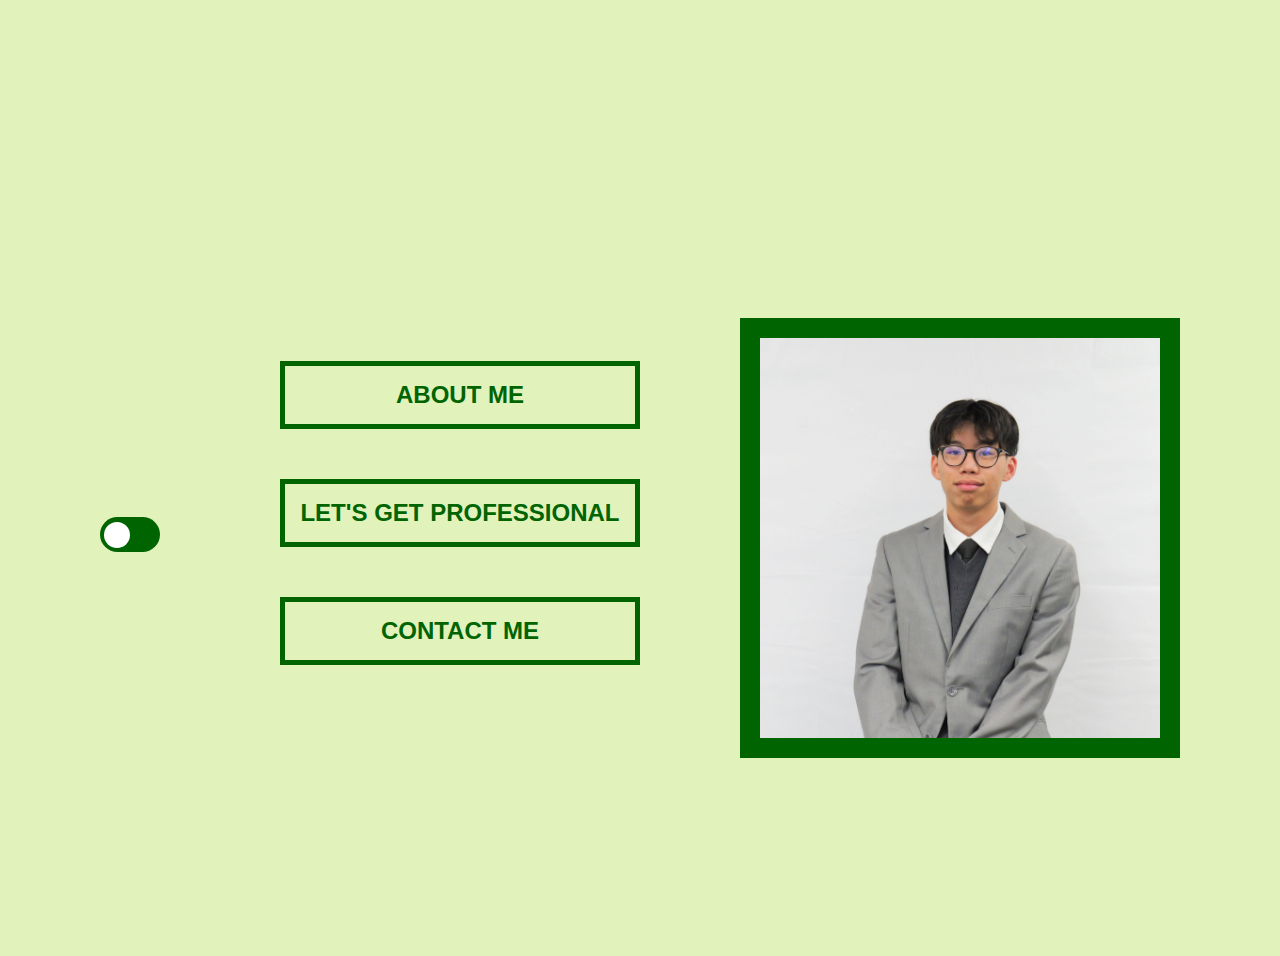
==== index.html @ 74f2ba4f "Import from HW 4" ====
<!DOCTYPE html>
<html lang="en">
    <head>
        <meta charset="utf-8">
        <meta name="title" content="Jung Tzen Liew's Page">
        <meta name="author" content="Jung Tzen Liew">
        <meta name="keywords" content="Resume, LinkedIn, GitHub, About Me, University of California San Diego">
        <link rel="stylesheet" type="text/css" href="styles/style.css" media="screen">
        <title>Jung Tzen Liew's HomePage</title>
        <style>
            body{
                background-color: var(--background-color);
                height: 100vh;
                padding: 20px;
                display: flex;
                flex-direction: column;
                align-items: center;
                justify-content: center;
            }

            header{
                text-align: center;
            }

            input[type="checkbox"]{
                display: none;
            }

        </style>
    </head>
    <body>
        <header id="homepage_header">
            <h1 class="homepage_header">JUNG TZEN LIEW</h1>
        </header>
        <main class="homepage">
            <div id="theme">
                <label for="theme_switcher">
                    <input type="checkbox" id="theme_switcher" onclick="themeButton()">
                    <span class="theme_switch"></span>
                </label>
            </div>
            
            <h2 class="homepage_nav">
                <a href="all_about_me.html" class="tab">ABOUT ME</a>
                <a href="documents.html" class="tab">LET'S GET PROFESSIONAL</a>
                <a href="contact.html" class="tab">CONTACT ME</a>
            </h2>

            <br>

            <picture class="portrait">
                <source srcset="/images/portrait/portrait.webp" type="image/webp" width="400" height="400">
                <source srcset="/images/portrait/portrait.jpeg" type="image/jpeg" width="400" height="400">
                <img src="/images/portrait/portrait.jpeg" alt="Missing image">
            </picture>
        </main>
        <script src="scripts/script.js"></script>
        <script src="scripts/theme.js"></script>
    </body>
</html>
---- styles/style.css ----
@import url(vars.css);

:root{
    font-family: 'Montserrat', sans-serif, Verdana, Geneva, Tahoma, sans-serif;
}

body{
    background-color: var(--background-color);
    height: 100dvh;
    padding: 20px;
}

/*HEADER*/

.header_container {
    position: relative;
    padding: 0 2rem;
    width: auto;
}

.navigation{
    width: 100%;
    height: 100px;
    margin: 0 auto;
    display: flex;
    align-items: center;
    justify-content: center;


}

#menu {
    list-style-type: none; 
    padding: 0; 
    margin: 0;
    display: flex;
    align-items: center; 
    justify-content:center;
    height: 100%;

    & li a{
        text-decoration: none; 
        padding: 10px 15px;
        margin: 20px;
        color: var(--primary-color);
        border: 5px solid var(--primary-color);
        font-size: large;
        text-align: center;
        font-weight: bold; 
        display: block; 
        transition: background-color 1s, color 0.5s;
        transition: transform .2s;
    }

    & li a:hover{
        background-color: var(--hover-background-color);
        color: white;
        -ms-transform: scale(1.25); 
        -webkit-transform: scale(1.25); 
        transform: scale(1.25); 
    }
    
    & li a.current_page{
        background-color: var(--primary-color);
        color: var(--form-and-about-me-text-color);
    }

}

#theme{
    display: none;
}

.theme_switch{
    background-color: darkgreen;
    position: relative;
    display: inline-block;
    width: 60px;
    height: 35px;
    border-radius: 35px;
}

.theme_switch:before {
    position: absolute;
    background-color: white;
    content: "";
    height: 26px;
    width: 26px;
    left: 4px;
    bottom: 4px;
    border-radius: 50%;
}

input:checked + .theme_switch:before {
    transform: translateX(26px);
    background-color: black;
}


input:checked + .theme_switch {
    background-color: var(--primary-color);
}

/* ================ 
        HOMEPAGE 
   ================ */
.homepage_header{
    color: var(--primary-color)
}

.homepage{
    display: flex;
    align-items: center;
    justify-content: space-between;

    & .tab{
        display: flex;
        max-width: 400px;
        justify-content: center;
        margin-left: 100px; margin-right: 80px; margin-bottom: 50px; padding: 15px;
        color: var(--primary-color);
        text-decoration: none;
        border: 5px solid var(--primary-color);
        font-size: x-large;
        text-align: center;
        font-weight: bold;
        transition: background-color 1s, color 0.5s;
        transition: transform .2s;
    }
    
    .tab:hover{
        /*background-color: white;*/
        background-color: var(--hover-background-color);
        color: white;
        -ms-transform: scale(1.25); 
        -webkit-transform: scale(1.25);
        transform: scale(1.25); 
    }
}

.portrait{
    margin: 20px;
    border: 20px solid var(--primary-color);
}

.portrait_index picture {
    display: block; 
    max-width: 100%;
    height: auto; 
    border: none;
}
  
#homepage_header h1{
    font-size: 3rem;
    color: var(--background-color);
    animation-name: example;
    animation-duration: 4s;
    animation-fill-mode: forwards;
}

@keyframes example {
    from {color: var(--background-color);}
    to {color: var(--primary-color);}
}

/* ================ 
    DOCUMENTS 
   ================ */

.professional{
    display: flex;
    align-items: center;
    justify-content: center;
}

.portrait img {
    display: block; 
    max-width: 100%;
    height: auto; 
    border: none; 
}

.summary_blurb{
    flex: 1;
    border: 10px solid var(--primary-color);
    color: var(--text-color);
    margin: 10px;
    border-radius: 15px;
    padding: 15px;
    max-width: 50%;
    height: 100%;
    text-align: center;
    align-items: center;
    justify-content: center;
}

.links {
    display: flex;
    flex: 1;
    justify-content: center;
    align-items: center; 
    flex-wrap: wrap; 
    margin: 20px;
}

.links a {
    margin: 30px; 
    text-align: center; 
    display: flex;
    justify-content: center; 
    align-items: center;
}


.resume_link{
    max-width: 400px;
    margin: 50px; padding: 15px;
    display: block;
    color: var(--primary-color);
    text-decoration: none;
    border: 5px solid var(--primary-color);
    border-radius: 15px;
    font-size: large;
    text-align: center;
    align-items: center;
    justify-content: center;
    font-weight: bold;
    transition: background-color 1s, color 0.5s;
}

.resume_link:hover{
    background-color: var(--hover-background-color);
    color: white;
    border: 5px solid darkgreen;
}

.links a{
    transition: transform .2s;
}
  
.links a:hover {
    -ms-transform: scale(1.25); 
    -webkit-transform: scale(1.25); 
    transform: scale(1.25); 
}

.education{
    display: flex;
    flex-direction: column;
    margin: auto;
    padding: 20px;
    font-size: x-large;
    align-items: center;
    justify-content: center; 
}

caption{
    color: var(--primary-color);
}

th,td{
    border: 5px solid var(--primary-color);
    text-align: center;
    padding: 5px;
    font-weight: bold;
    color: var(--text-color)
}

th{
    background-color: var(--secondary-color);
    color: white;
}

td:hover {
    background-color: var(--hover-background-color);
    color: white;
}

/* ================ 
        CONTACT 
   ================ */

.suggestions {
    border: none;
    border: 5px solid var(--secondary-color);
    background-color: var(--primary-color);
    padding: 20px;
    color: var(--form-text-color);
    max-width: 600px; 
    margin: 0 auto;
  }
  
  form {
    display: grid;
    grid-gap: 10px; 
    border: none;
  }

  fieldset{
    border: none;
  }
  
  input[type="text"], input[type="email"], textarea {
    width: 100%;
    padding: 12px 20px;
    margin: 8px 0;
    display: block; 
    border: 4px solid black;
    border-radius: 10px;
    box-sizing: border-box;
    text-align: center;
  }
  
  label {
    padding: 12px 20px; 
    display: block;
    text-align: center;
    font-weight: bolder;
    font-size: x-large;
    color: var(--form-and-about-me-text-color);
  }

  output {
    text-align: center;
    display: block;
  }
  
  button {
    display: block;
    border: none;
    border-radius: 10px;
    margin: 10px auto;
    padding: 15px;
    font-weight: bolder;
    font-size: larger;
    color: var(--form-and-about-me-text-color);
    background-color: var(--secondary-color);
    width: 50%;
    transition: transform .2s;
  }
  
  button:hover {
    -ms-transform: scale(1.25); 
    -webkit-transform: scale(1.25);
    transform: scale(1.25);
  }

  textarea {
    width: -webkit-fill-available;
    display: block;
  }

  input.valid, textarea.valid{
    border: 5px solid darkgreen;
  }

  input.invalid, textarea.invalid{
    border: 5px solid red;
  }

  #comments_info{
    font-weight: bold;
  }

  .orange-warning{
    color: orange;
  }

  .red-warning{
    color: red;
  }

  .no-warning{
    color: var(--form-and-about-me-text-color);
  }

  #name_error, #comments_error, #email_error{
    color: red;
    font-weight: bold;
    opacity: 0;
    visibility: hidden;
  }

  output.errorInactive {
    animation: fadeInandOut 3s ease forwards;
  }

  @keyframes fadeInandOut {
    0%, 100% {opacity: 0; visibility: hidden;}
    15%, 85% {opacity: 1; visibility: visible;}
  }

/* ================ 
    ABOUT ME 
   ================ */

   .about_me_top{
    display: flex;
    align-items: center;
    justify-content: space-between;
}

.all_about_me{
    flex: 1;
    margin: 20px;
    text-align: center;
    justify-content: flex-start;
}

.all_about_me strong{
    font-size: large;
}

.all_about_me p{
    background-color: var(--secondary-color);
    border-radius: 15px;
    padding: 10px;
    max-width: 350px;
    color: var(--form-and-about-me-text-color);
    text-align: center;
    display: block;
    margin: 20px auto;
    transition: transform .2s;
}

.all_about_me p:hover{
    -ms-transform: scale(1.1);
    -webkit-transform: scale(1.1); 
    transform: scale(1.1); 
}

.placeholder_pic {
    text-align: center;
    margin: 10px;
}

.placeholder_pic picture {
    display: block;
    margin: auto;
}

.placeholder_pic img {
    max-width: 100%;
    height: auto;
    border: none;
}

.my_current_music{
    display: flex;
    flex: 1;
    flex-direction: column;
    margin: 20px;
    text-align: center;
    align-items: center;
}

.top5{
    display: flex;
    flex-direction: column;
    align-items: center;
    width: 100%;
}

.top5 ul{
    padding: 0;
}

.top5:has(ul) li {
    background-color: var(--secondary-color);
}

.top5 li{
    border-radius: 15px;
    margin: 20px auto;
    padding: 10px;
    max-width: 350px;
    list-style: none;
    transition: transform .2s;
}

aside {
	border : 4px double black;
    border-radius: 15px;
	background-color : var(--primary-color);
    color: var(--form-and-about-me-text-color);
    margin: 10px auto;
    padding: 10px;
	max-width: 400px;
    text-align: center;
    display: block;
    transition: transform .2s;
}

.top5 li:hover, aside:hover{
    -ms-transform: scale(1.1);
    -webkit-transform: scale(1.1); 
    transform: scale(1.1); 
}

.spotify{
    text-align: center;
    margin: 20px;
}

.photo_row {
    display: flex;
    flex-wrap: wrap;
    padding: 0 5px;
}

.pic {
    flex: 1 1 40%;
    padding: 0 5px;
    margin: 20px;
    box-sizing: border-box;
}

.pic picture {
    display: block;
    margin: auto;
    width: 100%;
}

.pic img{
    display: block;
    max-width: 100%;
    height: auto;
}


@media screen and (max-width: 768px) {
    .header_container {
        padding: 10px;
    }

    .navigation,
    #menu {
        height: auto;
        flex-direction: column;
    }

    #menu li {
        width: 100%;
    }

    #menu li a {
        text-align: center;
        margin: 5px 0;
        padding: 10px;
        border: 3px solid var(--primary-color);
        font-size: medium;
    }

    .homepage {
        flex-direction: column; 
    }
    .tab {
        width: 100%; 
        margin: 10px auto; 
    }

    .professional {
        flex-direction: column; 
    }
    .portrait {
        width: fit-content; 
        margin: 10px auto; 
    }

    .summary_blurb{
        max-width: 100%;
    }

    .about_me_top {
        flex-direction: column; 
    }
    .placeholder_pic {
        width: 60%;
        margin: 20px auto;
    }

    .pic {
        flex-basis: 50%;
      }
}

@media screen and (max-width: 500px) {
    .header_container {
        padding: 5px; 
    }

    #menu li a {
        padding: 8px 10px;
        font-size: small;
    }

    .placeholder_pic {
        width: 80%;
        margin: 20px auto;
    }

    .pic {
        flex-basis: 100%;
    }

    .tab {
        width: 80%;
        margin: 10px 0;
    }
}
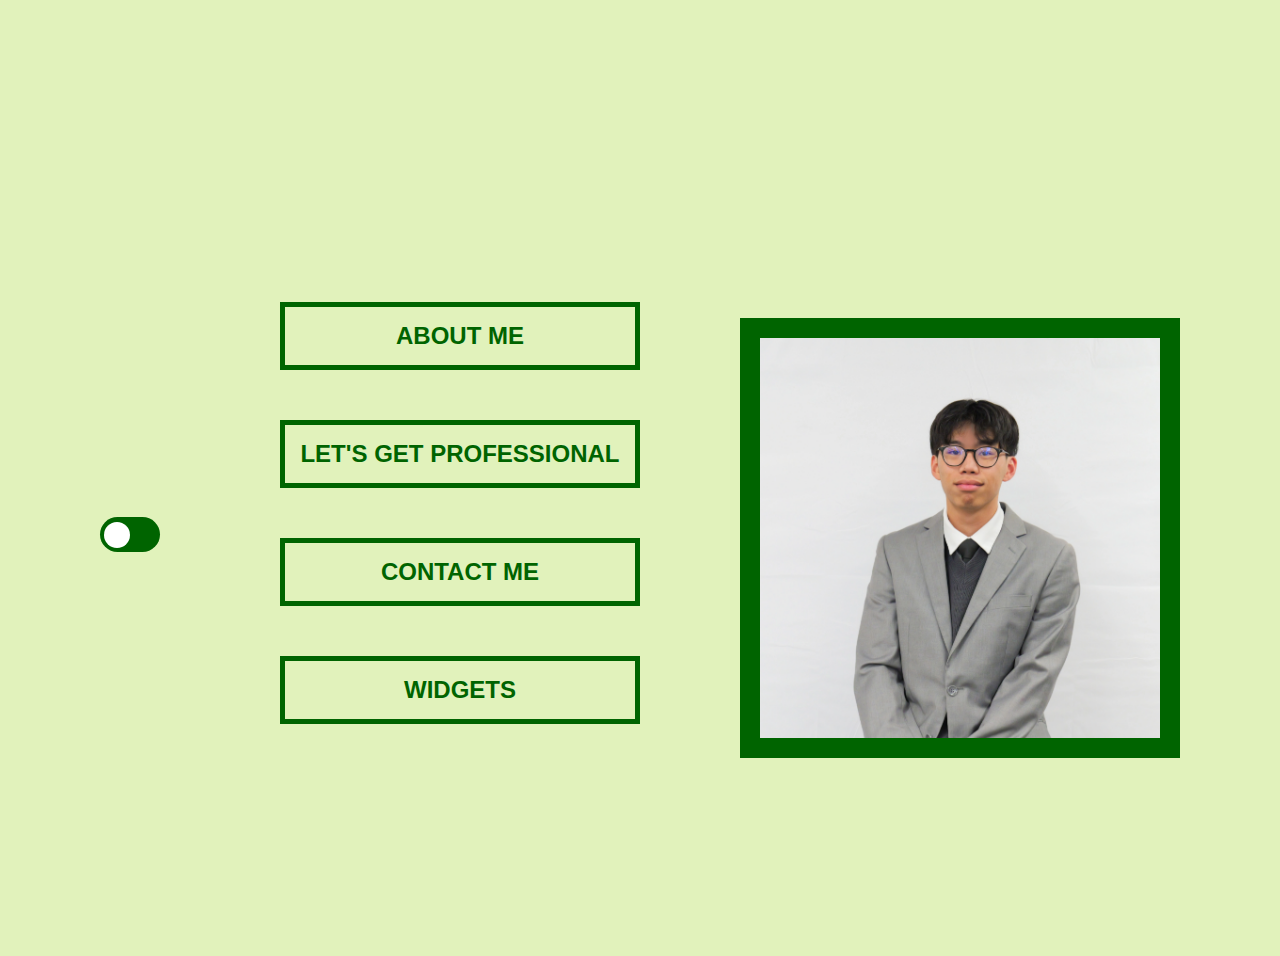
==== commit 3c0e59cb: "part 1" ====
--- a/index.html
+++ b/index.html
@@ -44,6 +44,7 @@
                 <a href="all_about_me.html" class="tab">ABOUT ME</a>
                 <a href="documents.html" class="tab">LET'S GET PROFESSIONAL</a>
                 <a href="contact.html" class="tab">CONTACT ME</a>
+                <a href="widgets.html" class="tab">WIDGETS</a>
             </h2>
 
             <br>
--- a/styles/style.css
+++ b/styles/style.css
@@ -389,6 +389,50 @@
     0%, 100% {opacity: 0; visibility: hidden;}
     15%, 85% {opacity: 1; visibility: visible;}
   }
+  
+/* ================ 
+    Widgets 
+   ================ */
+
+  rating-widget{
+    display: flex;
+    justify-content: center; /* Center horizontally */
+    align-items: center; /* Center vertically if needed */
+  }
+
+  rating-widget label{
+    color: var(--text-color);
+    font-size: 25px;
+    cursor: pointer;
+    display: inline-block;
+    
+  }
+
+  .rating_sys {
+    display: flex;
+    flex-direction: row-reverse; /* Keep this to maintain the reverse order */
+    justify-content: center; /* Center the stars */
+}
+
+.rating_sys input[type="radio"] {
+    display: none;
+}
+
+.rating_sys label {
+    color: var(--star-unselected-color, grey); /* Default color for unselected stars */
+    cursor: pointer;
+}
+
+/* Highlight the star when it's checked, and all stars before it */
+.rating_sys input[type="radio"]:checked ~ label {
+    color: var(--star-selected-color, gold); /* Color for selected stars */
+}
+
+.rating_sys label:hover{
+    color: gold;
+}
+
+
 
 /* ================ 
     ABOUT ME 
